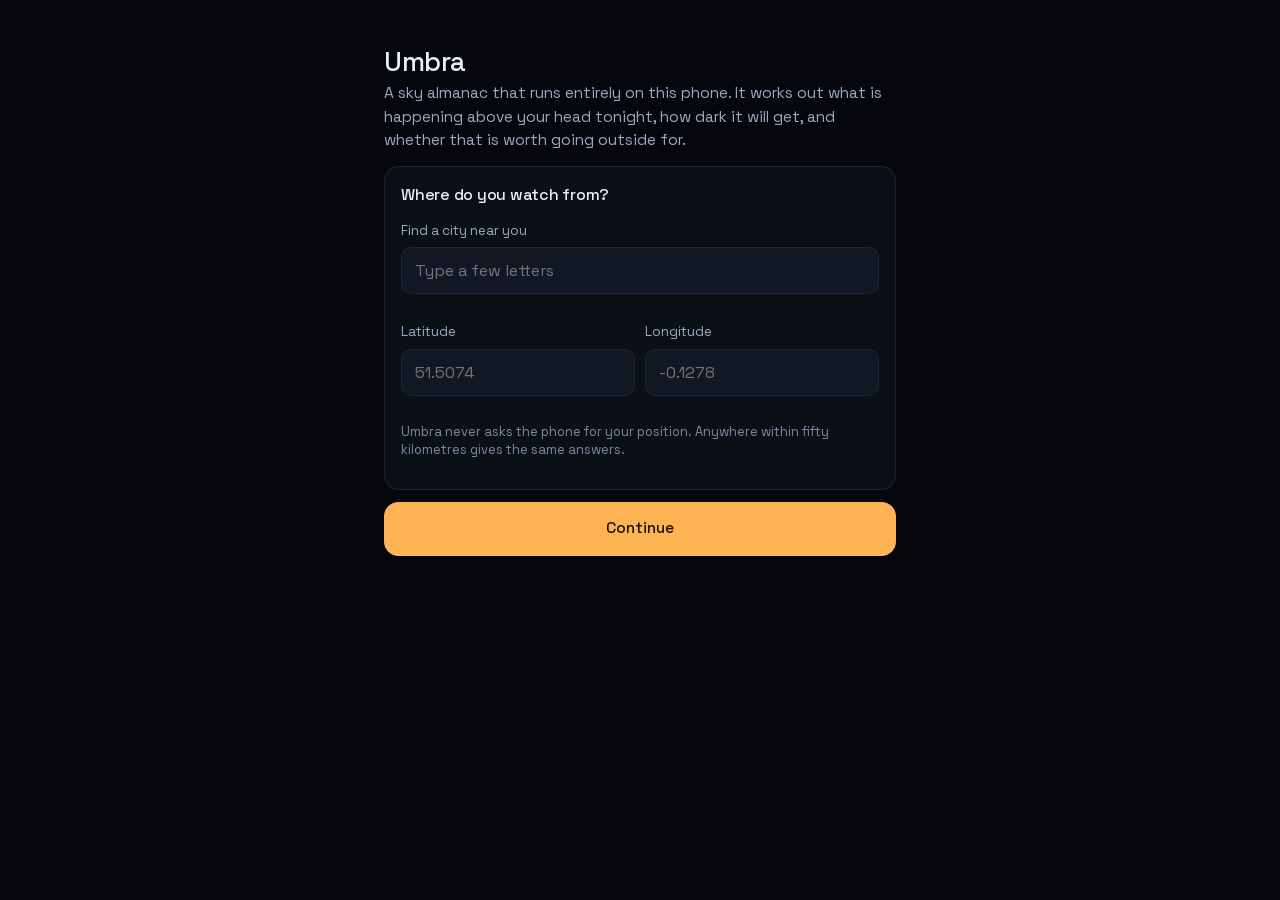
==== web/index.html @ 610fa8d7 "An offline sky almanac: meteor showers, moon interference, eclipses and darkness windows, with alert" ====
<!doctype html>
<html lang="en">
<head>
<meta charset="utf-8">
<meta name="viewport" content="width=device-width, initial-scale=1, maximum-scale=1, user-scalable=no, viewport-fit=cover">
<meta name="color-scheme" content="dark">
<title>Umbra</title>
<link rel="icon" href="data:,">
<link rel="stylesheet" href="fonts/fonts.css">
<link rel="stylesheet" href="css/style.css">
</head>
<body>

<div id="app" hidden>

  <header id="topbar">
    <button class="placebtn" id="placeBtn">
      <b id="placeName">Home</b>
      <i id="placeSub">Bortle 6</i>
    </button>
    <div class="topacts">
      <button class="iconbtn" id="redBtn" aria-label="Red light mode">
        <svg viewBox="0 0 24 24" aria-hidden="true"><circle cx="12" cy="12" r="8.2"/><path d="M12 3.8a8.2 8.2 0 0 0 0 16.4z" fill="currentColor" stroke="none"/></svg>
      </button>
      <button class="iconbtn" id="setBtn" aria-label="Settings">
        <svg viewBox="0 0 24 24" aria-hidden="true"><path d="M4 7h16M4 12h16M4 17h16"/><circle cx="9" cy="7" r="2.2"/><circle cx="15.5" cy="12" r="2.2"/><circle cx="8" cy="17" r="2.2"/></svg>
      </button>
    </div>
  </header>

  <main id="stage">
    <section class="view" id="v-tonight"><div class="pad" id="tonightBody"></div></section>
    <section class="view" id="v-events" hidden>
      <div class="filterbar" id="eventFilters"></div>
      <div class="pad" id="eventsBody"></div>
    </section>
    <section class="view" id="v-places" hidden><div class="pad" id="placesBody"></div></section>
    <section class="view" id="v-log" hidden><div class="pad" id="logBody"></div></section>
  </main>

  <nav id="tabs">
    <button class="tab is-on" data-view="tonight">
      <svg viewBox="0 0 24 24" aria-hidden="true"><path d="M20.5 14.6A8.5 8.5 0 0 1 9.4 3.5a8.5 8.5 0 1 0 11.1 11.1z"/></svg><span>Tonight</span>
    </button>
    <button class="tab" data-view="events">
      <svg viewBox="0 0 24 24" aria-hidden="true"><rect x="3.5" y="5" width="17" height="15.5" rx="2.5"/><path d="M3.5 10h17M8 3v4M16 3v4"/></svg><span>Events</span>
    </button>
    <button class="tab" data-view="places">
      <svg viewBox="0 0 24 24" aria-hidden="true"><path d="M12 21.5s7-6.3 7-11.3a7 7 0 1 0-14 0c0 5 7 11.3 7 11.3z"/><circle cx="12" cy="10" r="2.6"/></svg><span>Places</span>
    </button>
    <button class="tab" data-view="log">
      <svg viewBox="0 0 24 24" aria-hidden="true"><path d="M5 4.5h11.5a2.5 2.5 0 0 1 2.5 2.5v13H7.5A2.5 2.5 0 0 1 5 17.5z"/><path d="M9 9h6M9 13h6"/></svg><span>Log</span>
    </button>
  </nav>
</div>

<!-- a full screen page used for event details, settings and the method notes -->
<section class="page" id="page" hidden>
  <header class="pagebar">
    <button class="iconbtn" id="pageBack" aria-label="Back">
      <svg viewBox="0 0 24 24" aria-hidden="true"><path d="M15 4.5 7 12l8 7.5"/></svg>
    </button>
    <b id="pageTitle"></b>
  </header>
  <div class="pagescroll"><div class="pad" id="pageBody"></div></div>
</section>

<!-- onboarding -->
<section class="page" id="onboard" hidden>
  <div class="pagescroll"><div class="pad" id="onboardBody"></div></div>
</section>

<!-- one generic bottom sheet, reused -->
<div class="sheet" id="sheet" hidden>
  <div class="sheet-panel">
    <div class="sheet-head"><b id="sheetTitle"></b>
      <button class="iconbtn" id="sheetClose" aria-label="Close">
        <svg viewBox="0 0 24 24" aria-hidden="true"><path d="M6 6l12 12M18 6L6 18"/></svg>
      </button>
    </div>
    <div class="sheet-body" id="sheetBody"></div>
  </div>
</div>

<p id="toast" class="toast" hidden></p>

<script src="js/astro.js"></script>
<script src="js/data.js"></script>
<script src="js/sky.js"></script>
<script src="js/store.js"></script>
<script src="js/draw.js"></script>
<script src="js/notify.js"></script>
<script src="js/app.js"></script>
</body>
</html>
---- web/fonts/fonts.css ----
/* vietnamese */
@font-face {
  font-family: 'Space Grotesk';
  font-style: normal;
  font-weight: 300;
  font-display: swap;
  src: url(V8mDoQDjQSkFtoMM3T6r8E7mPb54C_k3HqUtEw.woff2) format('woff2');
  unicode-range: U+0102-0103, U+0110-0111, U+0128-0129, U+0168-0169, U+01A0-01A1, U+01AF-01B0, U+0300-0301, U+0303-0304, U+0308-0309, U+0323, U+0329, U+1EA0-1EF9, U+20AB;
}
/* latin-ext */
@font-face {
  font-family: 'Space Grotesk';
  font-style: normal;
  font-weight: 300;
  font-display: swap;
  src: url(V8mDoQDjQSkFtoMM3T6r8E7mPb94C_k3HqUtEw.woff2) format('woff2');
  unicode-range: U+0100-02BA, U+02BD-02C5, U+02C7-02CC, U+02CE-02D7, U+02DD-02FF, U+0304, U+0308, U+0329, U+1D00-1DBF, U+1E00-1E9F, U+1EF2-1EFF, U+2020, U+20A0-20AB, U+20AD-20C0, U+2113, U+2C60-2C7F, U+A720-A7FF;
}
/* latin */
@font-face {
  font-family: 'Space Grotesk';
  font-style: normal;
  font-weight: 300;
  font-display: swap;
  src: url(V8mDoQDjQSkFtoMM3T6r8E7mPbF4C_k3HqU.woff2) format('woff2');
  unicode-range: U+0000-00FF, U+0131, U+0152-0153, U+02BB-02BC, U+02C6, U+02DA, U+02DC, U+0304, U+0308, U+0329, U+2000-206F, U+20AC, U+2122, U+2191, U+2193, U+2212, U+2215, U+FEFF, U+FFFD;
}
/* vietnamese */
@font-face {
  font-family: 'Space Grotesk';
  font-style: normal;
  font-weight: 400;
  font-display: swap;
  src: url(V8mDoQDjQSkFtoMM3T6r8E7mPb54C_k3HqUtEw.woff2) format('woff2');
  unicode-range: U+0102-0103, U+0110-0111, U+0128-0129, U+0168-0169, U+01A0-01A1, U+01AF-01B0, U+0300-0301, U+0303-0304, U+0308-0309, U+0323, U+0329, U+1EA0-1EF9, U+20AB;
}
/* latin-ext */
@font-face {
  font-family: 'Space Grotesk';
  font-style: normal;
  font-weight: 400;
  font-display: swap;
  src: url(V8mDoQDjQSkFtoMM3T6r8E7mPb94C_k3HqUtEw.woff2) format('woff2');
  unicode-range: U+0100-02BA, U+02BD-02C5, U+02C7-02CC, U+02CE-02D7, U+02DD-02FF, U+0304, U+0308, U+0329, U+1D00-1DBF, U+1E00-1E9F, U+1EF2-1EFF, U+2020, U+20A0-20AB, U+20AD-20C0, U+2113, U+2C60-2C7F, U+A720-A7FF;
}
/* latin */
@font-face {
  font-family: 'Space Grotesk';
  font-style: normal;
  font-weight: 400;
  font-display: swap;
  src: url(V8mDoQDjQSkFtoMM3T6r8E7mPbF4C_k3HqU.woff2) format('woff2');
  unicode-range: U+0000-00FF, U+0131, U+0152-0153, U+02BB-02BC, U+02C6, U+02DA, U+02DC, U+0304, U+0308, U+0329, U+2000-206F, U+20AC, U+2122, U+2191, U+2193, U+2212, U+2215, U+FEFF, U+FFFD;
}
/* vietnamese */
@font-face {
  font-family: 'Space Grotesk';
  font-style: normal;
  font-weight: 500;
  font-display: swap;
  src: url(V8mDoQDjQSkFtoMM3T6r8E7mPb54C_k3HqUtEw.woff2) format('woff2');
  unicode-range: U+0102-0103, U+0110-0111, U+0128-0129, U+0168-0169, U+01A0-01A1, U+01AF-01B0, U+0300-0301, U+0303-0304, U+0308-0309, U+0323, U+0329, U+1EA0-1EF9, U+20AB;
}
/* latin-ext */
@font-face {
  font-family: 'Space Grotesk';
  font-style: normal;
  font-weight: 500;
  font-display: swap;
  src: url(V8mDoQDjQSkFtoMM3T6r8E7mPb94C_k3HqUtEw.woff2) format('woff2');
  unicode-range: U+0100-02BA, U+02BD-02C5, U+02C7-02CC, U+02CE-02D7, U+02DD-02FF, U+0304, U+0308, U+0329, U+1D00-1DBF, U+1E00-1E9F, U+1EF2-1EFF, U+2020, U+20A0-20AB, U+20AD-20C0, U+2113, U+2C60-2C7F, U+A720-A7FF;
}
/* latin */
@font-face {
  font-family: 'Space Grotesk';
  font-style: normal;
  font-weight: 500;
  font-display: swap;
  src: url(V8mDoQDjQSkFtoMM3T6r8E7mPbF4C_k3HqU.woff2) format('woff2');
  unicode-range: U+0000-00FF, U+0131, U+0152-0153, U+02BB-02BC, U+02C6, U+02DA, U+02DC, U+0304, U+0308, U+0329, U+2000-206F, U+20AC, U+2122, U+2191, U+2193, U+2212, U+2215, U+FEFF, U+FFFD;
}
/* vietnamese */
@font-face {
  font-family: 'Space Grotesk';
  font-style: normal;
  font-weight: 600;
  font-display: swap;
  src: url(V8mDoQDjQSkFtoMM3T6r8E7mPb54C_k3HqUtEw.woff2) format('woff2');
  unicode-range: U+0102-0103, U+0110-0111, U+0128-0129, U+0168-0169, U+01A0-01A1, U+01AF-01B0, U+0300-0301, U+0303-0304, U+0308-0309, U+0323, U+0329, U+1EA0-1EF9, U+20AB;
}
/* latin-ext */
@font-face {
  font-family: 'Space Grotesk';
  font-style: normal;
  font-weight: 600;
  font-display: swap;
  src: url(V8mDoQDjQSkFtoMM3T6r8E7mPb94C_k3HqUtEw.woff2) format('woff2');
  unicode-range: U+0100-02BA, U+02BD-02C5, U+02C7-02CC, U+02CE-02D7, U+02DD-02FF, U+0304, U+0308, U+0329, U+1D00-1DBF, U+1E00-1E9F, U+1EF2-1EFF, U+2020, U+20A0-20AB, U+20AD-20C0, U+2113, U+2C60-2C7F, U+A720-A7FF;
}
/* latin */
@font-face {
  font-family: 'Space Grotesk';
  font-style: normal;
  font-weight: 600;
  font-display: swap;
  src: url(V8mDoQDjQSkFtoMM3T6r8E7mPbF4C_k3HqU.woff2) format('woff2');
  unicode-range: U+0000-00FF, U+0131, U+0152-0153, U+02BB-02BC, U+02C6, U+02DA, U+02DC, U+0304, U+0308, U+0329, U+2000-206F, U+20AC, U+2122, U+2191, U+2193, U+2212, U+2215, U+FEFF, U+FFFD;
}
/* vietnamese */
@font-face {
  font-family: 'Space Grotesk';
  font-style: normal;
  font-weight: 700;
  font-display: swap;
  src: url(V8mDoQDjQSkFtoMM3T6r8E7mPb54C_k3HqUtEw.woff2) format('woff2');
  unicode-range: U+0102-0103, U+0110-0111, U+0128-0129, U+0168-0169, U+01A0-01A1, U+01AF-01B0, U+0300-0301, U+0303-0304, U+0308-0309, U+0323, U+0329, U+1EA0-1EF9, U+20AB;
}
/* latin-ext */
@font-face {
  font-family: 'Space Grotesk';
  font-style: normal;
  font-weight: 700;
  font-display: swap;
  src: url(V8mDoQDjQSkFtoMM3T6r8E7mPb94C_k3HqUtEw.woff2) format('woff2');
  unicode-range: U+0100-02BA, U+02BD-02C5, U+02C7-02CC, U+02CE-02D7, U+02DD-02FF, U+0304, U+0308, U+0329, U+1D00-1DBF, U+1E00-1E9F, U+1EF2-1EFF, U+2020, U+20A0-20AB, U+20AD-20C0, U+2113, U+2C60-2C7F, U+A720-A7FF;
}
/* latin */
@font-face {
  font-family: 'Space Grotesk';
  font-style: normal;
  font-weight: 700;
  font-display: swap;
  src: url(V8mDoQDjQSkFtoMM3T6r8E7mPbF4C_k3HqU.woff2) format('woff2');
  unicode-range: U+0000-00FF, U+0131, U+0152-0153, U+02BB-02BC, U+02C6, U+02DA, U+02DC, U+0304, U+0308, U+0329, U+2000-206F, U+20AC, U+2122, U+2191, U+2193, U+2212, U+2215, U+FEFF, U+FFFD;
}
---- web/css/style.css ----
/* Umbra. An observatory console: true black, one warm amber signal, and numbers set in a
   grotesque with tabular figures so a column of times lines up. One theme, because the app
   is only ever used in the dark. Red light mode swaps the whole palette at once, the way an
   observatory swaps its bulbs, and never inverts one section against another.            */

:root {
  --bg: #05070C;
  --surface: #0B1017;
  --surface-2: #111823;
  --hair: #1C2532;
  --fg: #E8EDF6;
  --muted: #9AA7BC;
  --dim: #7A88A0;
  --accent: #FFB454;
  --accent-ink: #1B1204;
  --accent-soft: rgba(255, 180, 84, .13);

  --sky-day: #26405E;
  --sky-set: #1B3050;
  --sky-civil: #12203A;
  --sky-naut: #0A1426;
  --sky-astro: #05070C;
  --moonwash: #A8C4E8;
  --moonlit: #D9E2EE;
  --umbra: #3A1D18;

  --r: 14px;
  --r-sm: 10px;
  --pill: 999px;
  --font: "Space Grotesk", -apple-system, "Segoe UI", Roboto, sans-serif;
  --barh: calc(56px + var(--sat, 0px));
  --tabh: calc(58px + var(--sab, 0px));
}

html[data-red="on"] {
  --bg: #000000;
  --surface: #0B0303;
  --surface-2: #150606;
  --hair: #2C0D08;
  --fg: #FF7A63;
  --muted: #C4523E;
  --dim: #B85A44;
  --accent: #FF9E7A;
  --accent-ink: #1E0500;
  --accent-soft: rgba(255, 158, 122, .12);
  --sky-day: #401410;
  --sky-set: #2E0E0B;
  --sky-civil: #1E0807;
  --sky-naut: #120404;
  --sky-astro: #000000;
  --moonwash: #FF8A6A;
  --moonlit: #FFAF95;
  --umbra: #3A0A05;
}

* { box-sizing: border-box; -webkit-tap-highlight-color: transparent; }

html, body {
  margin: 0; height: 100%;
  background: var(--bg);
  color: var(--fg);
  font-family: var(--font);
  font-size: 16px;
  line-height: 1.5;
  font-feature-settings: "tnum" 1, "ss01" 1;
  -webkit-font-smoothing: antialiased;
  overscroll-behavior: none;
  user-select: none;
}
input, textarea, select { user-select: text; font-family: inherit; }
button { font-family: inherit; }

/* ---------------- chrome ---------------- */

#topbar {
  position: fixed; top: 0; left: 0; right: 0; z-index: 30;
  height: var(--barh); padding: var(--sat, 0px) 8px 0 14px;
  display: flex; align-items: center; justify-content: space-between; gap: 10px;
  background: linear-gradient(var(--bg) 62%, rgba(5, 7, 12, 0));
}
html[data-red="on"] #topbar { background: linear-gradient(var(--bg) 62%, rgba(0, 0, 0, 0)); }
.placebtn {
  background: none; border: 0; padding: 4px 2px; text-align: left; color: var(--fg);
  display: flex; flex-direction: column; line-height: 1.15; cursor: pointer; min-width: 0;
}
.placebtn b { font-size: 17px; font-weight: 500; letter-spacing: -0.01em;
  white-space: nowrap; overflow: hidden; text-overflow: ellipsis; max-width: 58vw; }
.placebtn i { font-style: normal; font-size: 12.5px; color: var(--muted); letter-spacing: .02em; }
.topacts { display: flex; gap: 2px; }

.iconbtn {
  width: 42px; height: 42px; border: 0; background: none; border-radius: var(--pill);
  display: grid; place-items: center; cursor: pointer; color: var(--fg);
}
.iconbtn svg { width: 21px; height: 21px; fill: none; stroke: currentColor; stroke-width: 1.6;
  stroke-linecap: round; stroke-linejoin: round; }
.iconbtn:active { background: var(--surface-2); }
.iconbtn.on { color: var(--accent); }

#stage { position: fixed; inset: var(--barh) 0 var(--tabh) 0; }
.view { position: absolute; inset: 0; overflow-y: auto; overflow-x: hidden; }
.view[hidden] { display: none; }
.pad { padding: 4px 16px 32px; max-width: 34rem; margin: 0 auto; }

#tabs {
  position: fixed; left: 0; right: 0; bottom: 0; z-index: 30;
  height: var(--tabh); padding-bottom: var(--sab, 0px);
  display: grid; grid-template-columns: repeat(4, 1fr);
  background: var(--surface); border-top: 1px solid var(--hair);
}
.tab {
  border: 0; background: none; color: var(--dim); cursor: pointer;
  display: flex; flex-direction: column; align-items: center; justify-content: center; gap: 3px;
  font-size: 11px; letter-spacing: .03em; padding: 0;
}
.tab svg { width: 21px; height: 21px; fill: none; stroke: currentColor; stroke-width: 1.5;
  stroke-linecap: round; stroke-linejoin: round; }
.tab.is-on { color: var(--accent); }

/* ---------------- pages and sheets ---------------- */

.page {
  position: fixed; inset: 0; z-index: 60; background: var(--bg);
  display: flex; flex-direction: column;
}
.page[hidden] { display: none; }
.pagebar {
  height: var(--barh); padding: var(--sat, 0px) 14px 0 4px; flex: 0 0 auto;
  display: flex; align-items: center; gap: 4px; border-bottom: 1px solid var(--hair);
}
.pagebar b { font-size: 17px; font-weight: 500; letter-spacing: -0.01em; }
.pagescroll { flex: 1; overflow-y: auto; padding-bottom: var(--sab, 0px); }
#onboard .pagescroll { padding-top: calc(24px + var(--sat, 0px)); }

.sheet {
  position: fixed; inset: 0; z-index: 70; background: rgba(2, 3, 6, .72);
  display: flex; align-items: flex-end; justify-content: center;
}
.sheet[hidden] { display: none; }
.sheet-panel {
  width: 100%; max-width: 34rem; max-height: 86vh; overflow-y: auto;
  background: var(--surface); border: 1px solid var(--hair); border-bottom: 0;
  border-radius: var(--r) var(--r) 0 0;
  padding: 6px 16px 0;
}
.sheet-body { padding-bottom: calc(20px + var(--sab, 0px)); }
.sheet-head { display: flex; align-items: center; justify-content: space-between; gap: 10px;
  padding: 6px 0 10px; position: sticky; top: 0; background: var(--surface); z-index: 2; }
.sheet-head b { font-size: 18px; font-weight: 500; }

/* ---------------- type ---------------- */

h1, h2, h3 { margin: 0; font-weight: 500; letter-spacing: -0.015em; }
.h1 { font-size: 27px; line-height: 1.2; margin: 18px 0 4px; }
.h2 { font-size: 13px; letter-spacing: .14em; text-transform: uppercase; color: var(--muted);
      margin: 30px 0 10px; font-weight: 500; }
.h2:first-child { margin-top: 16px; }
.lede { color: var(--muted); margin: 0 0 14px; font-size: 15.5px; }
.tiny { font-size: 13px; color: var(--dim); line-height: 1.45; }
.note { font-size: 13.5px; color: var(--muted); line-height: 1.5; margin: 10px 0 0; }
.num { font-variant-numeric: tabular-nums; }

/* ---------------- cards ---------------- */

.card {
  background: var(--surface); border: 1px solid var(--hair); border-radius: var(--r);
  padding: 16px; margin: 0 0 12px;
}
.card.flush { padding: 12px 12px 8px; }
.card h3 { font-size: 16px; margin-bottom: 2px; }

/* the score */
.score { display: flex; align-items: baseline; gap: 10px; }
.score .val { font-size: 58px; line-height: .95; letter-spacing: -0.04em; color: var(--accent); font-weight: 500; }
.score .of { font-size: 14px; color: var(--muted); }
.verdict { font-size: 18px; line-height: 1.35; margin: 10px 0 2px; letter-spacing: -0.01em; }
.parts { margin-top: 14px; display: grid; gap: 11px; }
.part { display: grid; grid-template-columns: 1fr auto; gap: 2px 10px; align-items: center; }
.part .lab { font-size: 14px; color: var(--fg); }
.part .pct { font-size: 12.5px; color: var(--dim); }
.part .track { grid-column: 1 / -1; height: 4px; border-radius: 2px; background: var(--surface-2); overflow: hidden; }
.part .track i { display: block; height: 100%; width: var(--v, 0%); background: var(--accent); border-radius: 2px; }
.part .sub { grid-column: 1 / -1; font-size: 12.5px; color: var(--muted); }

/* the strip */
canvas { display: block; max-width: 100%; }
.strip { width: 100%; border-radius: var(--r-sm); overflow: hidden; }
.striprow { display: flex; flex-wrap: wrap; gap: 2px 18px; margin-top: 12px; }
.striprow div { font-size: 13px; color: var(--muted); }
.striprow b { color: var(--fg); font-weight: 500; }

/* rows */
.row {
  display: grid; grid-template-columns: auto 1fr auto; align-items: center; gap: 12px;
  padding: 13px 0; border-bottom: 1px solid var(--hair); width: 100%;
  background: none; border-left: 0; border-right: 0; border-top: 0; color: var(--fg);
  text-align: left; cursor: pointer; font-size: 15px;
}
.row:last-child { border-bottom: 0; }
.row .t { min-width: 0; }
.row .t b { display: block; font-weight: 500; font-size: 15.5px; letter-spacing: -0.005em; }
.row .t i { font-style: normal; display: block; font-size: 13px; color: var(--muted); margin-top: 1px; }
.row .r { font-size: 13px; color: var(--accent); text-align: right; white-space: nowrap; }
.row .r.quiet { color: var(--dim); }
.row .when { font-size: 12px; color: var(--dim); text-align: center; width: 40px;
  line-height: 1.15; font-variant-numeric: tabular-nums; }
.row .when b { display: block; font-size: 17px; color: var(--fg); font-weight: 500; }
.chev { width: 16px; height: 16px; stroke: var(--dim); stroke-width: 1.8; fill: none;
  stroke-linecap: round; stroke-linejoin: round; }

/* moon */
.moonrow { display: grid; grid-template-columns: 76px 1fr; gap: 14px; align-items: center; }
.moonrow canvas { width: 76px; height: 76px; }

/* filters */
.filterbar {
  position: sticky; top: 0; z-index: 5; display: flex; gap: 8px; overflow-x: auto;
  padding: 10px 16px 10px; background: var(--bg); border-bottom: 1px solid var(--hair);
  scrollbar-width: none;
}
.filterbar::-webkit-scrollbar { display: none; }
.chip {
  border: 1px solid var(--hair); background: var(--surface); color: var(--muted);
  border-radius: var(--pill); padding: 7px 14px; font-size: 13.5px; white-space: nowrap; cursor: pointer;
}
.chip.on { background: var(--accent-soft); border-color: var(--accent); color: var(--accent); }

/* buttons */
.btn {
  font: inherit; font-size: 15.5px; width: 100%; padding: 14px 18px; cursor: pointer;
  background: var(--accent); color: var(--accent-ink); border: 1px solid var(--accent);
  border-radius: var(--r); font-weight: 500; letter-spacing: -0.005em;
}
.btn:active { opacity: .84; }
.btn.ghost { background: none; color: var(--fg); border-color: var(--hair); font-weight: 400; }
.btn.ghost:active { background: var(--surface-2); }
.btn.danger { color: #E8907C; }
html[data-red="on"] .btn.danger { color: var(--fg); }
.btn.sm { padding: 10px 14px; font-size: 14px; width: auto; }
.btnrow { display: flex; gap: 10px; flex-wrap: wrap; margin-top: 12px; }
.btnrow.stick { position: sticky; bottom: 0; background: var(--surface);
  padding: 12px 0 calc(12px + var(--sab, 0px));
  margin: 0 0 calc(-20px - var(--sab, 0px)); box-shadow: 0 -16px 20px -8px var(--surface); }
.btnrow .btn { width: auto; flex: 1; min-width: 44%; }

/* fields */
.field { margin: 14px 0; }
.field label { display: block; font-size: 13.5px; color: var(--muted); margin-bottom: 6px; }
.field input[type=text], .field input[type=number], .field textarea, .field select {
  width: 100%; padding: 12px 13px; font-size: 16px; color: var(--fg);
  background: var(--surface-2); border: 1px solid var(--hair); border-radius: var(--r-sm);
}
.field textarea { min-height: 84px; resize: vertical; }
.field input:focus, .field textarea:focus, .field select:focus { outline: 2px solid var(--accent); outline-offset: -1px; }
.two { display: grid; grid-template-columns: 1fr 1fr; gap: 10px; }

.toggle { display: flex; align-items: center; justify-content: space-between; gap: 14px;
  padding: 13px 0; border-bottom: 1px solid var(--hair); }
.toggle:last-child { border-bottom: 0; }
.toggle .t b { display: block; font-size: 15px; font-weight: 500; }
.toggle .t i { font-style: normal; font-size: 13px; color: var(--muted); }
.sw { width: 48px; height: 28px; border-radius: var(--pill); border: 1px solid var(--hair);
  background: var(--surface-2); position: relative; flex: 0 0 auto; cursor: pointer; }
.sw::after { content: ''; position: absolute; top: 3px; left: 3px; width: 20px; height: 20px;
  border-radius: 50%; background: var(--dim); transition: transform .16s ease, background .16s ease; }
.sw.on { border-color: var(--accent); background: var(--accent-soft); }
.sw.on::after { transform: translateX(20px); background: var(--accent); }

input[type=range] { width: 100%; accent-color: var(--accent); background: transparent; }

/* the sky check and other pick lists */
.picks { display: grid; gap: 8px; }
.pick {
  text-align: left; width: 100%; padding: 14px; border-radius: var(--r-sm); cursor: pointer;
  background: var(--surface-2); border: 1px solid var(--hair); color: var(--fg); font-size: 15px;
}
.pick b { display: block; font-weight: 500; }
.pick i { font-style: normal; display: block; font-size: 13px; color: var(--muted); margin-top: 2px; }
.pick.on { border-color: var(--accent); background: var(--accent-soft); }

/* life list */
.life { display: grid; gap: 2px; }
.lifeitem { display: grid; grid-template-columns: 24px 1fr auto; gap: 10px; align-items: start;
  padding: 11px 0; border-bottom: 1px solid var(--hair); background: none; border-x: 0;
  border-left: 0; border-right: 0; border-top: 0; text-align: left; color: var(--fg); cursor: pointer; }
.lifeitem:last-child { border-bottom: 0; }
.tickbox { width: 19px; height: 19px; border-radius: 5px; border: 1.5px solid var(--hair);
  margin-top: 2px; display: grid; place-items: center; }
.lifeitem.got .tickbox { border-color: var(--accent); background: var(--accent); }
.tickbox svg { width: 12px; height: 12px; stroke: var(--accent-ink); stroke-width: 2.6; fill: none;
  stroke-linecap: round; stroke-linejoin: round; visibility: hidden; }
.lifeitem.got .tickbox svg { visibility: visible; }
.lifeitem b { font-weight: 400; font-size: 15px; display: block; }
.lifeitem.got b { color: var(--fg); }
.lifeitem i { font-style: normal; font-size: 12.5px; color: var(--dim); display: block; margin-top: 2px; }
.lifeitem .cnt { font-size: 12.5px; color: var(--accent); white-space: nowrap; margin-top: 2px; }

/* comparison */
.cols { display: grid; grid-template-columns: 1fr 1fr; gap: 1px; background: var(--hair);
  border: 1px solid var(--hair); border-radius: var(--r-sm); overflow: hidden; margin-top: 10px; }
.cols > div { background: var(--surface); padding: 12px; }
.cols h4 { margin: 0 0 8px; font-size: 14px; font-weight: 500; }
.cols dl { margin: 0; display: grid; gap: 6px; }
.cols dt { font-size: 12px; color: var(--dim); }
.cols dd { margin: 0 0 4px; font-size: 15px; }

.kv { display: grid; grid-template-columns: auto 1fr; gap: 4px 14px; margin: 0; font-size: 14.5px; }
.kv dt { color: var(--muted); }
.kv dd { margin: 0; text-align: right; }

.badge { display: inline-block; font-size: 12px; padding: 3px 9px; border-radius: var(--pill);
  background: var(--accent-soft); color: var(--accent); border: 1px solid var(--accent); }
.badge.quiet { background: var(--surface-2); color: var(--dim); border-color: var(--hair); }

.empty { text-align: center; padding: 36px 20px; color: var(--muted); font-size: 15px; }

.toast {
  position: fixed; left: 50%; transform: translateX(-50%);
  bottom: calc(var(--tabh) + 14px); z-index: 90;
  background: var(--surface-2); color: var(--fg); border: 1px solid var(--hair);
  padding: 11px 18px; border-radius: var(--pill); font-size: 14px; margin: 0;
  max-width: 88vw; text-align: center;
}
.toast[hidden] { display: none; }

.method p { font-size: 14.5px; color: var(--muted); line-height: 1.6; }
.method p b { color: var(--fg); font-weight: 500; }
.method ul { padding-left: 18px; color: var(--muted); font-size: 14.5px; line-height: 1.6; }
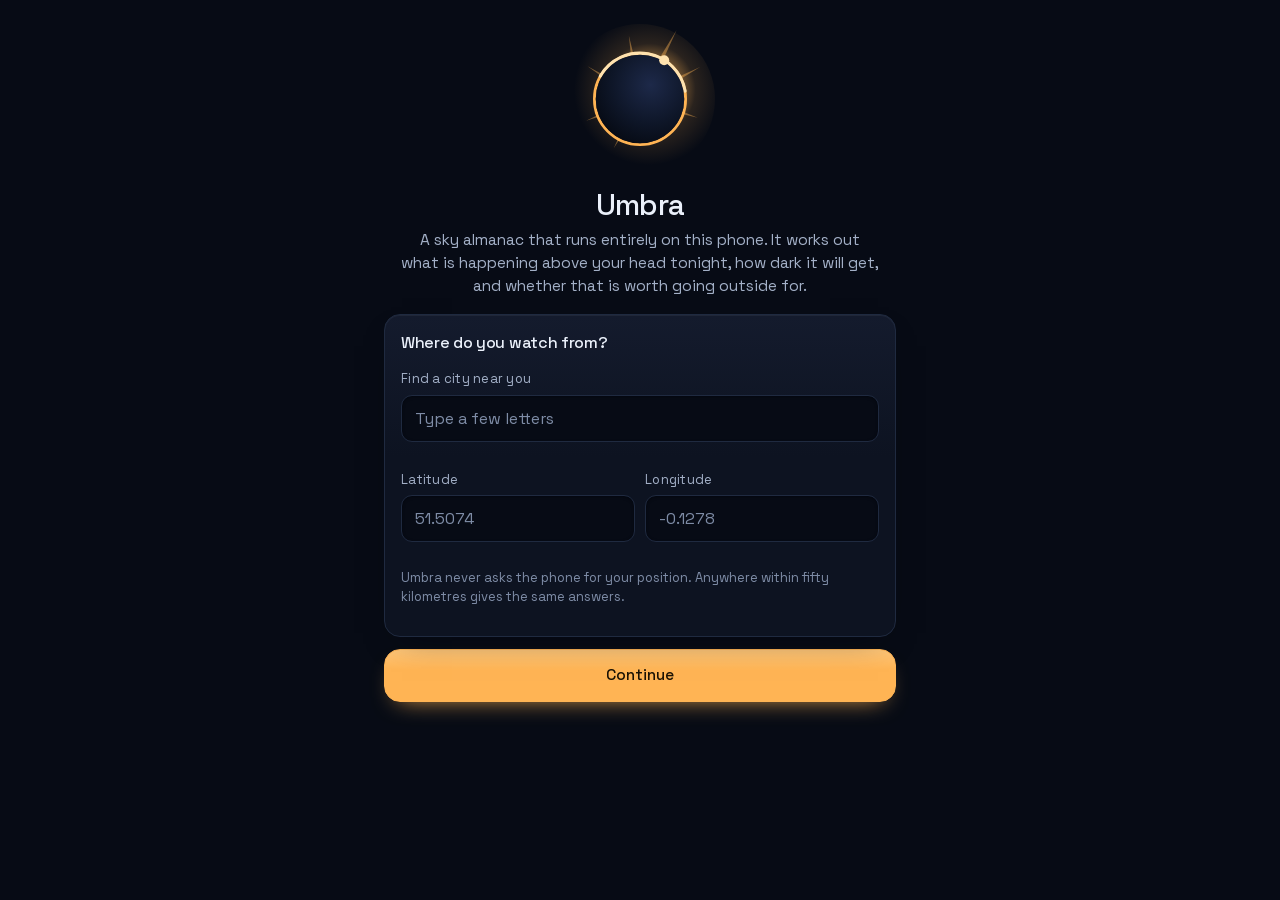
==== commit 18f4a22a: "1.0.1: the eclipse ring, midnight blue, real reminder alerts, and the double tap fixes Co-Authored-B" ====
--- a/web/index.html
+++ b/web/index.html
@@ -89,6 +89,7 @@
 <script src="js/sky.js"></script>
 <script src="js/store.js"></script>
 <script src="js/draw.js"></script>
+<script src="js/art.js"></script>
 <script src="js/notify.js"></script>
 <script src="js/app.js"></script>
 </body>
--- a/web/css/style.css
+++ b/web/css/style.css
@@ -1,53 +1,75 @@
-/* Umbra. An observatory console: true black, one warm amber signal, and numbers set in a
-   grotesque with tabular figures so a column of times lines up. One theme, because the app
-   is only ever used in the dark. Red light mode swaps the whole palette at once, the way an
-   observatory swaps its bulbs, and never inverts one section against another.            */
+/* Umbra. An observatory console at night: midnight blue rather than black, one gold signal
+   that is the corona of the eclipse ring on the launcher icon, and numbers set in a grotesque
+   with tabular figures so a column of times lines up. One theme, because the app is only ever
+   used in the dark. Red light mode swaps the whole palette at once, the way an observatory
+   swaps its bulbs, and never inverts one section against another.                          */
 
 :root {
-  --bg: #05070C;
-  --surface: #0B1017;
-  --surface-2: #111823;
-  --hair: #1C2532;
-  --fg: #E8EDF6;
-  --muted: #9AA7BC;
-  --dim: #7A88A0;
+  --bg: #070B15;
+  --bg-hi: #0D1528;
+  --bar: rgba(7, 11, 21, .84);
+  --surface: #0D1321;
+  --surface-2: #141B2D;
+  --surface-3: #1B2438;
+  --hair: #1F2A40;
+  --hair-hi: rgba(255, 255, 255, .05);
+  --shadow: rgba(2, 4, 12, .65);
+  --star: rgba(234, 240, 250, .42);
+  --fg: #EAF0FA;
+  --muted: #A3B0C7;
+  --dim: #7E8CA6;
   --accent: #FFB454;
   --accent-ink: #1B1204;
-  --accent-soft: rgba(255, 180, 84, .13);
-
-  --sky-day: #26405E;
-  --sky-set: #1B3050;
-  --sky-civil: #12203A;
-  --sky-naut: #0A1426;
-  --sky-astro: #05070C;
+  --accent-soft: rgba(255, 180, 84, .12);
+  --corona: #FFE2AE;
+  --disc: #0E1628;
+  --disc-hi: #1D2949;
+  --disc-lo: #04070E;
+
+  --sky-day: #2A4568;
+  --sky-set: #1D3458;
+  --sky-civil: #13223F;
+  --sky-naut: #0B152A;
+  --sky-astro: #070B15;
   --moonwash: #A8C4E8;
-  --moonlit: #D9E2EE;
+  --moonlit: #DCE4EF;
   --umbra: #3A1D18;
 
-  --r: 14px;
-  --r-sm: 10px;
+  --r: 16px;
+  --r-sm: 11px;
   --pill: 999px;
   --font: "Space Grotesk", -apple-system, "Segoe UI", Roboto, sans-serif;
   --barh: calc(56px + var(--sat, 0px));
   --tabh: calc(58px + var(--sab, 0px));
+  --ease: cubic-bezier(.2, .7, .2, 1);
 }
 
 html[data-red="on"] {
-  --bg: #000000;
-  --surface: #0B0303;
-  --surface-2: #150606;
-  --hair: #2C0D08;
+  --bg: #080202;
+  --bg-hi: #120404;
+  --bar: rgba(8, 2, 2, .88);
+  --surface: #0E0303;
+  --surface-2: #170606;
+  --surface-3: #1F0908;
+  --hair: #2E0E09;
+  --hair-hi: rgba(255, 122, 99, .06);
+  --shadow: rgba(0, 0, 0, .7);
+  --star: rgba(255, 122, 99, .3);
   --fg: #FF7A63;
-  --muted: #C4523E;
-  --dim: #B85A44;
+  --muted: #D0654E;
+  --dim: #C2604A;
   --accent: #FF9E7A;
   --accent-ink: #1E0500;
   --accent-soft: rgba(255, 158, 122, .12);
+  --corona: #FFC7AE;
+  --disc: #160504;
+  --disc-hi: #2A0A08;
+  --disc-lo: #050101;
   --sky-day: #401410;
   --sky-set: #2E0E0B;
   --sky-civil: #1E0807;
   --sky-naut: #120404;
-  --sky-astro: #000000;
+  --sky-astro: #080202;
   --moonwash: #FF8A6A;
   --moonlit: #FFAF95;
   --umbra: #3A0A05;
@@ -67,34 +89,60 @@
   overscroll-behavior: none;
   user-select: none;
 }
+body {
+  background: radial-gradient(130% 42% at 50% -6%, var(--bg-hi) 0%, var(--bg) 70%);
+}
+/* A scatter of faint stars behind everything. Cards sit on top, so it shows in the gaps. */
+body::before {
+  content: ''; position: fixed; inset: 0; pointer-events: none; z-index: 0;
+  background-image:
+    radial-gradient(1.2px 1.2px at 11% 14%, var(--star) 50%, transparent 52%),
+    radial-gradient(0.9px 0.9px at 31% 6%, var(--star) 50%, transparent 52%),
+    radial-gradient(1px 1px at 62% 11%, var(--star) 50%, transparent 52%),
+    radial-gradient(0.8px 0.8px at 84% 4%, var(--star) 50%, transparent 52%),
+    radial-gradient(1.3px 1.3px at 91% 22%, var(--star) 50%, transparent 52%),
+    radial-gradient(0.8px 0.8px at 46% 27%, var(--star) 50%, transparent 52%),
+    radial-gradient(1px 1px at 8% 41%, var(--star) 50%, transparent 52%),
+    radial-gradient(0.9px 0.9px at 73% 47%, var(--star) 50%, transparent 52%),
+    radial-gradient(1.2px 1.2px at 22% 63%, var(--star) 50%, transparent 52%),
+    radial-gradient(0.8px 0.8px at 57% 71%, var(--star) 50%, transparent 52%),
+    radial-gradient(1px 1px at 88% 66%, var(--star) 50%, transparent 52%),
+    radial-gradient(0.9px 0.9px at 38% 88%, var(--star) 50%, transparent 52%),
+    radial-gradient(1.1px 1.1px at 70% 92%, var(--star) 50%, transparent 52%),
+    radial-gradient(0.8px 0.8px at 14% 80%, var(--star) 50%, transparent 52%);
+}
 input, textarea, select { user-select: text; font-family: inherit; }
 button { font-family: inherit; }
+:focus-visible { outline: 2px solid var(--accent); outline-offset: 2px; }
 
 /* ---------------- chrome ---------------- */
 
 #topbar {
   position: fixed; top: 0; left: 0; right: 0; z-index: 30;
-  height: var(--barh); padding: var(--sat, 0px) 8px 0 14px;
+  height: var(--barh); padding: var(--sat, 0px) 8px 0 16px;
   display: flex; align-items: center; justify-content: space-between; gap: 10px;
-  background: linear-gradient(var(--bg) 62%, rgba(5, 7, 12, 0));
-}
-html[data-red="on"] #topbar { background: linear-gradient(var(--bg) 62%, rgba(0, 0, 0, 0)); }
+  background: var(--bar);
+  -webkit-backdrop-filter: blur(14px); backdrop-filter: blur(14px);
+}
 .placebtn {
   background: none; border: 0; padding: 4px 2px; text-align: left; color: var(--fg);
   display: flex; flex-direction: column; line-height: 1.15; cursor: pointer; min-width: 0;
-}
-.placebtn b { font-size: 17px; font-weight: 500; letter-spacing: -0.01em;
+  border-radius: var(--r-sm); transition: transform .12s var(--ease);
+}
+.placebtn:active { transform: scale(.98); }
+.placebtn b { font-size: 17px; font-weight: 500; letter-spacing: -0.015em;
   white-space: nowrap; overflow: hidden; text-overflow: ellipsis; max-width: 58vw; }
-.placebtn i { font-style: normal; font-size: 12.5px; color: var(--muted); letter-spacing: .02em; }
+.placebtn i { font-style: normal; font-size: 12.5px; color: var(--muted); letter-spacing: .04em; }
 .topacts { display: flex; gap: 2px; }
 
 .iconbtn {
   width: 42px; height: 42px; border: 0; background: none; border-radius: var(--pill);
   display: grid; place-items: center; cursor: pointer; color: var(--fg);
-}
-.iconbtn svg { width: 21px; height: 21px; fill: none; stroke: currentColor; stroke-width: 1.6;
+  transition: transform .12s var(--ease), background .12s var(--ease);
+}
+.iconbtn svg { width: 21px; height: 21px; fill: none; stroke: currentColor; stroke-width: 1.7;
   stroke-linecap: round; stroke-linejoin: round; }
-.iconbtn:active { background: var(--surface-2); }
+.iconbtn:active { background: var(--surface-2); transform: scale(.94); }
 .iconbtn.on { color: var(--accent); }
 
 #stage { position: fixed; inset: var(--barh) 0 var(--tabh) 0; }
@@ -106,16 +154,23 @@
   position: fixed; left: 0; right: 0; bottom: 0; z-index: 30;
   height: var(--tabh); padding-bottom: var(--sab, 0px);
   display: grid; grid-template-columns: repeat(4, 1fr);
-  background: var(--surface); border-top: 1px solid var(--hair);
+  background: var(--bar); border-top: 1px solid var(--hair);
+  -webkit-backdrop-filter: blur(14px); backdrop-filter: blur(14px);
 }
 .tab {
-  border: 0; background: none; color: var(--dim); cursor: pointer;
+  border: 0; background: none; color: var(--dim); cursor: pointer; position: relative;
   display: flex; flex-direction: column; align-items: center; justify-content: center; gap: 3px;
-  font-size: 11px; letter-spacing: .03em; padding: 0;
-}
-.tab svg { width: 21px; height: 21px; fill: none; stroke: currentColor; stroke-width: 1.5;
+  font-size: 11px; letter-spacing: .05em; padding: 0;
+  transition: color .16s var(--ease), transform .12s var(--ease);
+}
+.tab:active { transform: scale(.94); }
+.tab svg { width: 22px; height: 22px; fill: none; stroke: currentColor; stroke-width: 1.7;
   stroke-linecap: round; stroke-linejoin: round; }
 .tab.is-on { color: var(--accent); }
+.tab::before { content: ''; position: absolute; top: 0; left: 50%; width: 22px; height: 2px;
+  border-radius: 0 0 2px 2px; background: var(--accent); transform: translateX(-50%) scaleX(0);
+  transition: transform .2s var(--ease); }
+.tab.is-on::before { transform: translateX(-50%) scaleX(1); }
 
 /* ---------------- pages and sheets ---------------- */
 
@@ -124,70 +179,110 @@
   display: flex; flex-direction: column;
 }
 .page[hidden] { display: none; }
+.page:not([hidden]) { animation: pagein .28s var(--ease) both; }
+@keyframes pagein { from { opacity: 0; transform: translateX(32px); } }
 .pagebar {
   height: var(--barh); padding: var(--sat, 0px) 14px 0 4px; flex: 0 0 auto;
   display: flex; align-items: center; gap: 4px; border-bottom: 1px solid var(--hair);
-}
-.pagebar b { font-size: 17px; font-weight: 500; letter-spacing: -0.01em; }
-.pagescroll { flex: 1; overflow-y: auto; padding-bottom: var(--sab, 0px); }
-#onboard .pagescroll { padding-top: calc(24px + var(--sat, 0px)); }
+  background: var(--bar);
+}
+.pagebar b { font-size: 17px; font-weight: 500; letter-spacing: -0.015em;
+  white-space: nowrap; overflow: hidden; text-overflow: ellipsis; }
+.pagescroll { flex: 1; overflow-y: auto; margin-bottom: var(--sab, 0px); }
+#onboard .pagescroll { padding-top: calc(16px + var(--sat, 0px)); }
+#onboard:not([hidden]) { animation: none; }
+#onboardBody > .h1, #onboardBody > .lede { text-align: center; }
+#onboardBody > .lede { max-width: 30rem; margin-left: auto; margin-right: auto; }
+.obmark { width: 150px; margin: 4px auto -4px; }
+.obmark .ecl { width: 100%; height: auto; display: block; }
 
 .sheet {
-  position: fixed; inset: 0; z-index: 70; background: rgba(2, 3, 6, .72);
+  position: fixed; inset: 0; z-index: 70; background: rgba(2, 4, 10, .74);
   display: flex; align-items: flex-end; justify-content: center;
 }
 .sheet[hidden] { display: none; }
+.sheet:not([hidden]) { animation: fadein .2s var(--ease) both; }
+.sheet:not([hidden]) .sheet-panel { animation: sheetin .3s var(--ease) both; }
+@keyframes fadein { from { opacity: 0; } }
+@keyframes sheetin { from { opacity: 0; transform: translateY(40px); } }
 .sheet-panel {
-  width: 100%; max-width: 34rem; max-height: 86vh; overflow-y: auto;
+  width: 100%; max-width: 34rem; max-height: calc(86vh - var(--sab, 0px)); overflow-y: auto;
+  margin-bottom: var(--sab, 0px);
   background: var(--surface); border: 1px solid var(--hair); border-bottom: 0;
   border-radius: var(--r) var(--r) 0 0;
   padding: 6px 16px 0;
-}
-.sheet-body { padding-bottom: calc(20px + var(--sab, 0px)); }
+  box-shadow: 0 -24px 60px -20px var(--shadow), inset 0 1px 0 var(--hair-hi);
+}
+.sheet-body { padding-bottom: 20px; }
 .sheet-head { display: flex; align-items: center; justify-content: space-between; gap: 10px;
   padding: 6px 0 10px; position: sticky; top: 0; background: var(--surface); z-index: 2; }
-.sheet-head b { font-size: 18px; font-weight: 500; }
+.sheet-head b { font-size: 18px; font-weight: 500; letter-spacing: -0.015em; }
 
 /* ---------------- type ---------------- */
 
-h1, h2, h3 { margin: 0; font-weight: 500; letter-spacing: -0.015em; }
-.h1 { font-size: 27px; line-height: 1.2; margin: 18px 0 4px; }
-.h2 { font-size: 13px; letter-spacing: .14em; text-transform: uppercase; color: var(--muted);
+h1, h2, h3 { margin: 0; font-weight: 500; letter-spacing: -0.02em; text-wrap: balance; }
+.h1 { font-size: 30px; line-height: 1.15; margin: 18px 0 6px; letter-spacing: -0.03em; }
+.h2 { font-size: 12.5px; letter-spacing: .16em; text-transform: uppercase; color: var(--muted);
       margin: 30px 0 10px; font-weight: 500; }
 .h2:first-child { margin-top: 16px; }
-.lede { color: var(--muted); margin: 0 0 14px; font-size: 15.5px; }
+.lede { color: var(--muted); margin: 0 0 16px; font-size: 15.5px; text-wrap: pretty; }
 .tiny { font-size: 13px; color: var(--dim); line-height: 1.45; }
+.tiny.pad-s { padding: 4px 2px; }
 .note { font-size: 13.5px; color: var(--muted); line-height: 1.5; margin: 10px 0 0; }
+.note.fg { color: var(--fg); font-size: 15px; margin-top: 0; }
+.prose { font-size: 14.5px; line-height: 1.62; color: var(--muted); margin: 0; }
+.prose + .kv { margin-top: 12px; }
 .num { font-variant-numeric: tabular-nums; }
+.grp { font-size: 12px; letter-spacing: .12em; text-transform: uppercase; margin: 10px 0 2px; color: var(--dim); }
 
 /* ---------------- cards ---------------- */
 
 .card {
-  background: var(--surface); border: 1px solid var(--hair); border-radius: var(--r);
-  padding: 16px; margin: 0 0 12px;
+  background: linear-gradient(180deg, var(--surface-2) 0%, var(--surface) 44%);
+  border: 1px solid var(--hair); border-radius: var(--r);
+  padding: 16px; margin: 0 0 12px; position: relative;
+  box-shadow: inset 0 1px 0 var(--hair-hi), 0 14px 32px -18px var(--shadow);
 }
 .card.flush { padding: 12px 12px 8px; }
-.card h3 { font-size: 16px; margin-bottom: 2px; }
-
-/* the score */
-.score { display: flex; align-items: baseline; gap: 10px; }
-.score .val { font-size: 58px; line-height: .95; letter-spacing: -0.04em; color: var(--accent); font-weight: 500; }
-.score .of { font-size: 14px; color: var(--muted); }
-.verdict { font-size: 18px; line-height: 1.35; margin: 10px 0 2px; letter-spacing: -0.01em; }
-.parts { margin-top: 14px; display: grid; gap: 11px; }
+.card h3 { font-size: 16px; margin-bottom: 2px; overflow-wrap: anywhere; }
+.card > .scene { display: block; width: 170px; max-width: 70%; height: auto; margin: 2px auto 10px; color: var(--muted); }
+
+/* the score: the eclipse ring with the number in the disc */
+.hero { display: grid; grid-template-columns: 140px 1fr; gap: 6px; align-items: center; margin: -8px 0 -4px -8px; }
+.hero-ring { position: relative; width: 140px; height: 140px; }
+.hero-ring .ecl { position: absolute; inset: 0; width: 100%; height: 100%; }
+.hero-ring .val { position: absolute; inset: 0; display: grid; place-items: center;
+  font-size: 33px; line-height: 1; letter-spacing: -0.045em; color: var(--corona); font-weight: 500;
+  text-shadow: 0 0 18px var(--accent-soft); padding-top: 1px; }
+.hero-t { min-width: 0; }
+.hero-t .of { display: block; font-size: 12.5px; color: var(--dim); letter-spacing: .06em; text-transform: uppercase; }
+.verdict { font-size: 18px; line-height: 1.32; margin: 6px 0 0; letter-spacing: -0.015em; text-wrap: balance; }
+.parts { margin-top: 16px; display: grid; gap: 11px; }
 .part { display: grid; grid-template-columns: 1fr auto; gap: 2px 10px; align-items: center; }
 .part .lab { font-size: 14px; color: var(--fg); }
-.part .pct { font-size: 12.5px; color: var(--dim); }
-.part .track { grid-column: 1 / -1; height: 4px; border-radius: 2px; background: var(--surface-2); overflow: hidden; }
-.part .track i { display: block; height: 100%; width: var(--v, 0%); background: var(--accent); border-radius: 2px; }
+.part .pct { font-size: 12.5px; color: var(--dim); font-variant-numeric: tabular-nums; }
+.part .track { grid-column: 1 / -1; height: 4px; border-radius: 2px; background: var(--surface-3); overflow: hidden; }
+.part .track i { display: block; height: 100%; width: var(--v, 0%); border-radius: 2px;
+  background: linear-gradient(90deg, var(--accent), var(--corona)); transform-origin: left;
+  animation: grow .9s var(--ease) both; }
+@keyframes grow { from { transform: scaleX(0); } }
 .part .sub { grid-column: 1 / -1; font-size: 12.5px; color: var(--muted); }
+
+/* the eclipse ring, drawn by art.js */
+.ecl { display: block; overflow: visible; }
+.ecl-corona { transform-origin: 60px 60px; animation: corona 7s ease-in-out infinite; }
+.ecl.live .ecl-corona { animation: corona 5s ease-in-out infinite, turn 160s linear infinite; }
+.ecl-bead { animation: bead 7s ease-in-out infinite; }
+@keyframes corona { 0%, 100% { transform: scale(1); opacity: .92; } 50% { transform: scale(1.045); opacity: 1; } }
+@keyframes turn { to { transform: rotate(360deg); } }
+@keyframes bead { 0%, 100% { opacity: .75; } 50% { opacity: 1; } }
 
 /* the strip */
 canvas { display: block; max-width: 100%; }
 .strip { width: 100%; border-radius: var(--r-sm); overflow: hidden; }
-.striprow { display: flex; flex-wrap: wrap; gap: 2px 18px; margin-top: 12px; }
+.striprow { display: flex; flex-wrap: wrap; gap: 2px 18px; margin-top: 12px; padding: 0 4px; }
 .striprow div { font-size: 13px; color: var(--muted); }
-.striprow b { color: var(--fg); font-weight: 500; }
+.striprow b { color: var(--fg); font-weight: 500; font-variant-numeric: tabular-nums; }
 
 /* rows */
 .row {
@@ -195,17 +290,20 @@
   padding: 13px 0; border-bottom: 1px solid var(--hair); width: 100%;
   background: none; border-left: 0; border-right: 0; border-top: 0; color: var(--fg);
   text-align: left; cursor: pointer; font-size: 15px;
+  transition: transform .12s var(--ease), opacity .12s var(--ease);
 }
 .row:last-child { border-bottom: 0; }
+.row:not(.static):active { transform: translateX(3px); opacity: .8; }
+.row.static { cursor: default; }
 .row .t { min-width: 0; }
-.row .t b { display: block; font-weight: 500; font-size: 15.5px; letter-spacing: -0.005em; }
+.row .t b { display: block; font-weight: 500; font-size: 15.5px; letter-spacing: -0.005em; overflow-wrap: anywhere; }
 .row .t i { font-style: normal; display: block; font-size: 13px; color: var(--muted); margin-top: 1px; }
 .row .r { font-size: 13px; color: var(--accent); text-align: right; white-space: nowrap; }
 .row .r.quiet { color: var(--dim); }
-.row .when { font-size: 12px; color: var(--dim); text-align: center; width: 40px;
-  line-height: 1.15; font-variant-numeric: tabular-nums; }
-.row .when b { display: block; font-size: 17px; color: var(--fg); font-weight: 500; }
-.chev { width: 16px; height: 16px; stroke: var(--dim); stroke-width: 1.8; fill: none;
+.row .when { font-size: 11.5px; color: var(--dim); text-align: center; width: 42px;
+  line-height: 1.15; font-variant-numeric: tabular-nums; letter-spacing: .04em; }
+.row .when b { display: block; font-size: 17px; color: var(--fg); font-weight: 500; letter-spacing: -0.02em; }
+.chev { width: 16px; height: 16px; stroke: var(--dim); stroke-width: 1.7; fill: none;
   stroke-linecap: round; stroke-linejoin: round; }
 
 /* moon */
@@ -215,42 +313,56 @@
 /* filters */
 .filterbar {
   position: sticky; top: 0; z-index: 5; display: flex; gap: 8px; overflow-x: auto;
-  padding: 10px 16px 10px; background: var(--bg); border-bottom: 1px solid var(--hair);
+  padding: 10px 16px 10px; background: var(--bar); border-bottom: 1px solid var(--hair);
+  -webkit-backdrop-filter: blur(14px); backdrop-filter: blur(14px);
   scrollbar-width: none;
 }
 .filterbar::-webkit-scrollbar { display: none; }
 .chip {
   border: 1px solid var(--hair); background: var(--surface); color: var(--muted);
   border-radius: var(--pill); padding: 7px 14px; font-size: 13.5px; white-space: nowrap; cursor: pointer;
-}
+  transition: transform .12s var(--ease), background .12s var(--ease), color .12s var(--ease);
+}
+.chip:active { transform: scale(.95); }
 .chip.on { background: var(--accent-soft); border-color: var(--accent); color: var(--accent); }
 
 /* buttons */
 .btn {
   font: inherit; font-size: 15.5px; width: 100%; padding: 14px 18px; cursor: pointer;
-  background: var(--accent); color: var(--accent-ink); border: 1px solid var(--accent);
+  background: linear-gradient(180deg, var(--corona) -60%, var(--accent) 40%);
+  color: var(--accent-ink); border: 1px solid var(--accent);
   border-radius: var(--r); font-weight: 500; letter-spacing: -0.005em;
-}
-.btn:active { opacity: .84; }
-.btn.ghost { background: none; color: var(--fg); border-color: var(--hair); font-weight: 400; }
-.btn.ghost:active { background: var(--surface-2); }
-.btn.danger { color: #E8907C; }
-html[data-red="on"] .btn.danger { color: var(--fg); }
+  box-shadow: 0 10px 24px -14px var(--accent);
+  transition: transform .12s var(--ease), opacity .12s var(--ease), background .12s var(--ease);
+}
+.btn:active { transform: scale(.97); opacity: .9; }
+.btn.ghost { background: var(--surface-2); color: var(--fg); border-color: var(--hair); font-weight: 400; box-shadow: none; }
+.btn.ghost:active { background: var(--surface-3); }
+.btn[disabled] { opacity: .45; pointer-events: none; }
 .btn.sm { padding: 10px 14px; font-size: 14px; width: auto; }
 .btnrow { display: flex; gap: 10px; flex-wrap: wrap; margin-top: 12px; }
 .btnrow.stick { position: sticky; bottom: 0; background: var(--surface);
-  padding: 12px 0 calc(12px + var(--sab, 0px));
-  margin: 0 0 calc(-20px - var(--sab, 0px)); box-shadow: 0 -16px 20px -8px var(--surface); }
+  padding: 12px 0; margin: 0 0 -20px; box-shadow: 0 -16px 20px -8px var(--surface); }
 .btnrow .btn { width: auto; flex: 1; min-width: 44%; }
+
+/* inline errors, next to the thing that caused them */
+.err {
+  margin: 12px 0 0; padding: 11px 14px; font-size: 14px; line-height: 1.45; color: var(--fg);
+  background: var(--accent-soft); border-left: 3px solid var(--accent); border-radius: 6px var(--r-sm) var(--r-sm) 6px;
+}
+.err.shake { animation: shake .4s var(--ease); }
+@keyframes shake { 20% { transform: translateX(-5px); } 45% { transform: translateX(4px); } 70% { transform: translateX(-2px); } }
 
 /* fields */
 .field { margin: 14px 0; }
-.field label { display: block; font-size: 13.5px; color: var(--muted); margin-bottom: 6px; }
+.field label { display: block; font-size: 13px; color: var(--muted); margin-bottom: 6px; letter-spacing: .02em; }
 .field input[type=text], .field input[type=number], .field textarea, .field select {
   width: 100%; padding: 12px 13px; font-size: 16px; color: var(--fg);
-  background: var(--surface-2); border: 1px solid var(--hair); border-radius: var(--r-sm);
+  background: var(--bg); border: 1px solid var(--hair); border-radius: var(--r-sm);
+  box-shadow: inset 0 1px 3px var(--shadow);
 }
 .field textarea { min-height: 84px; resize: vertical; }
+.field input::placeholder, .field textarea::placeholder { color: var(--dim); opacity: 1; }
 .field input:focus, .field textarea:focus, .field select:focus { outline: 2px solid var(--accent); outline-offset: -1px; }
 .two { display: grid; grid-template-columns: 1fr 1fr; gap: 10px; }
 
@@ -260,20 +372,26 @@
 .toggle .t b { display: block; font-size: 15px; font-weight: 500; }
 .toggle .t i { font-style: normal; font-size: 13px; color: var(--muted); }
 .sw { width: 48px; height: 28px; border-radius: var(--pill); border: 1px solid var(--hair);
-  background: var(--surface-2); position: relative; flex: 0 0 auto; cursor: pointer; }
+  background: var(--surface-3); position: relative; flex: 0 0 auto; cursor: pointer;
+  transition: background .16s var(--ease), border-color .16s var(--ease); }
 .sw::after { content: ''; position: absolute; top: 3px; left: 3px; width: 20px; height: 20px;
-  border-radius: 50%; background: var(--dim); transition: transform .16s ease, background .16s ease; }
+  border-radius: 50%; background: var(--dim); transition: transform .18s var(--ease), background .16s var(--ease); }
+.sw:active::after { transform: scale(.9); }
 .sw.on { border-color: var(--accent); background: var(--accent-soft); }
 .sw.on::after { transform: translateX(20px); background: var(--accent); }
+.sw.on:active::after { transform: translateX(20px) scale(.9); }
 
 input[type=range] { width: 100%; accent-color: var(--accent); background: transparent; }
+#ceilNote { min-height: 2.9em; }
 
 /* the sky check and other pick lists */
 .picks { display: grid; gap: 8px; }
 .pick {
   text-align: left; width: 100%; padding: 14px; border-radius: var(--r-sm); cursor: pointer;
   background: var(--surface-2); border: 1px solid var(--hair); color: var(--fg); font-size: 15px;
-}
+  transition: transform .12s var(--ease), background .12s var(--ease), border-color .12s var(--ease);
+}
+.pick:active { transform: scale(.98); }
 .pick b { display: block; font-weight: 500; }
 .pick i { font-style: normal; display: block; font-size: 13px; color: var(--muted); margin-top: 2px; }
 .pick.on { border-color: var(--accent); background: var(--accent-soft); }
@@ -281,13 +399,16 @@
 /* life list */
 .life { display: grid; gap: 2px; }
 .lifeitem { display: grid; grid-template-columns: 24px 1fr auto; gap: 10px; align-items: start;
-  padding: 11px 0; border-bottom: 1px solid var(--hair); background: none; border-x: 0;
-  border-left: 0; border-right: 0; border-top: 0; text-align: left; color: var(--fg); cursor: pointer; }
+  padding: 11px 0; border-bottom: 1px solid var(--hair); background: none;
+  border-left: 0; border-right: 0; border-top: 0; text-align: left; color: var(--fg); cursor: pointer;
+  transition: transform .12s var(--ease), opacity .12s var(--ease); }
+.lifeitem:active { transform: translateX(3px); opacity: .8; }
 .lifeitem:last-child { border-bottom: 0; }
 .tickbox { width: 19px; height: 19px; border-radius: 5px; border: 1.5px solid var(--hair);
-  margin-top: 2px; display: grid; place-items: center; }
+  margin-top: 2px; display: grid; place-items: center; background: var(--surface-2);
+  transition: background .16s var(--ease), border-color .16s var(--ease); }
 .lifeitem.got .tickbox { border-color: var(--accent); background: var(--accent); }
-.tickbox svg { width: 12px; height: 12px; stroke: var(--accent-ink); stroke-width: 2.6; fill: none;
+.tickbox svg { width: 12px; height: 12px; stroke: var(--accent-ink); stroke-width: 3.4; fill: none;
   stroke-linecap: round; stroke-linejoin: round; visibility: hidden; }
 .lifeitem.got .tickbox svg { visibility: visible; }
 .lifeitem b { font-weight: 400; font-size: 15px; display: block; }
@@ -295,34 +416,66 @@
 .lifeitem i { font-style: normal; font-size: 12.5px; color: var(--dim); display: block; margin-top: 2px; }
 .lifeitem .cnt { font-size: 12.5px; color: var(--accent); white-space: nowrap; margin-top: 2px; }
 
+/* places */
+.placehead { display: flex; justify-content: space-between; gap: 10px; align-items: flex-start; }
+.placehead > div { min-width: 0; }
+
 /* comparison */
 .cols { display: grid; grid-template-columns: 1fr 1fr; gap: 1px; background: var(--hair);
   border: 1px solid var(--hair); border-radius: var(--r-sm); overflow: hidden; margin-top: 10px; }
 .cols > div { background: var(--surface); padding: 12px; }
 .cols h4 { margin: 0 0 8px; font-size: 14px; font-weight: 500; }
 .cols dl { margin: 0; display: grid; gap: 6px; }
-.cols dt { font-size: 12px; color: var(--dim); }
+.cols dt { font-size: 11.5px; color: var(--dim); letter-spacing: .06em; text-transform: uppercase; }
 .cols dd { margin: 0 0 4px; font-size: 15px; }
 
 .kv { display: grid; grid-template-columns: auto 1fr; gap: 4px 14px; margin: 0; font-size: 14.5px; }
+.kv.gap { margin-top: 12px; }
+.kv.gap-sm { margin-top: 8px; }
 .kv dt { color: var(--muted); }
 .kv dd { margin: 0; text-align: right; }
 
-.badge { display: inline-block; font-size: 12px; padding: 3px 9px; border-radius: var(--pill);
-  background: var(--accent-soft); color: var(--accent); border: 1px solid var(--accent); }
+.badge { display: inline-block; font-size: 11.5px; padding: 2px 9px; border-radius: var(--pill);
+  background: var(--accent-soft); color: var(--accent); border: 1px solid var(--accent);
+  letter-spacing: .04em; vertical-align: 2px; }
 .badge.quiet { background: var(--surface-2); color: var(--dim); border-color: var(--hair); }
 
-.empty { text-align: center; padding: 36px 20px; color: var(--muted); font-size: 15px; }
+/* empty states, each with a drawn scene */
+.empty { text-align: center; padding: 22px 16px 18px; color: var(--muted); font-size: 15px; }
+.empty .scene { display: block; width: 200px; max-width: 82%; height: auto; margin: 0 auto 10px; color: var(--muted); }
+.empty b { display: block; color: var(--fg); font-weight: 500; font-size: 16px; }
+.empty span { display: block; font-size: 14px; color: var(--muted); margin-top: 4px; text-wrap: balance; }
+
+/* loading: placeholder rows in the shape of the list to come */
+.skel { display: grid; }
+.skel-row { display: grid; grid-template-columns: 42px 1fr; grid-template-rows: auto auto; gap: 4px 12px;
+  align-items: center; padding: 13px 0; border-bottom: 1px solid var(--hair);
+  animation: pulse 1.6s ease-in-out infinite; animation-delay: calc(var(--i, 0) * 90ms); }
+.skel-row:last-child { border-bottom: 0; }
+.skel-row i { grid-row: 1 / 3; height: 30px; border-radius: 7px; background: var(--surface-3); }
+.skel-row b { display: block; height: 11px; border-radius: 6px; background: var(--surface-3); }
+.skel-row b + b { height: 9px; opacity: .7; }
+@keyframes pulse { 0%, 100% { opacity: .55; } 50% { opacity: 1; } }
+
+/* entry: lists arrive one card after another */
+.in { animation: rise .32s var(--ease) both; animation-delay: min(calc(var(--i, 0) * 45ms), 360ms); }
+@keyframes rise { from { opacity: 0; transform: translateY(10px); } }
 
 .toast {
   position: fixed; left: 50%; transform: translateX(-50%);
   bottom: calc(var(--tabh) + 14px); z-index: 90;
-  background: var(--surface-2); color: var(--fg); border: 1px solid var(--hair);
+  background: var(--surface-3); color: var(--fg); border: 1px solid var(--hair);
   padding: 11px 18px; border-radius: var(--pill); font-size: 14px; margin: 0;
-  max-width: 88vw; text-align: center;
+  max-width: 88vw; text-align: center; box-shadow: 0 12px 30px -10px var(--shadow);
 }
 .toast[hidden] { display: none; }
+.toast:not([hidden]) { animation: toastin .26s var(--ease) both; }
+@keyframes toastin { from { opacity: 0; transform: translateX(-50%) translateY(10px); } }
 
 .method p { font-size: 14.5px; color: var(--muted); line-height: 1.6; }
 .method p b { color: var(--fg); font-weight: 500; }
 .method ul { padding-left: 18px; color: var(--muted); font-size: 14.5px; line-height: 1.6; }
+
+@media (prefers-reduced-motion: reduce) {
+  *, *::before, *::after { animation: none !important; transition: none !important; }
+}
